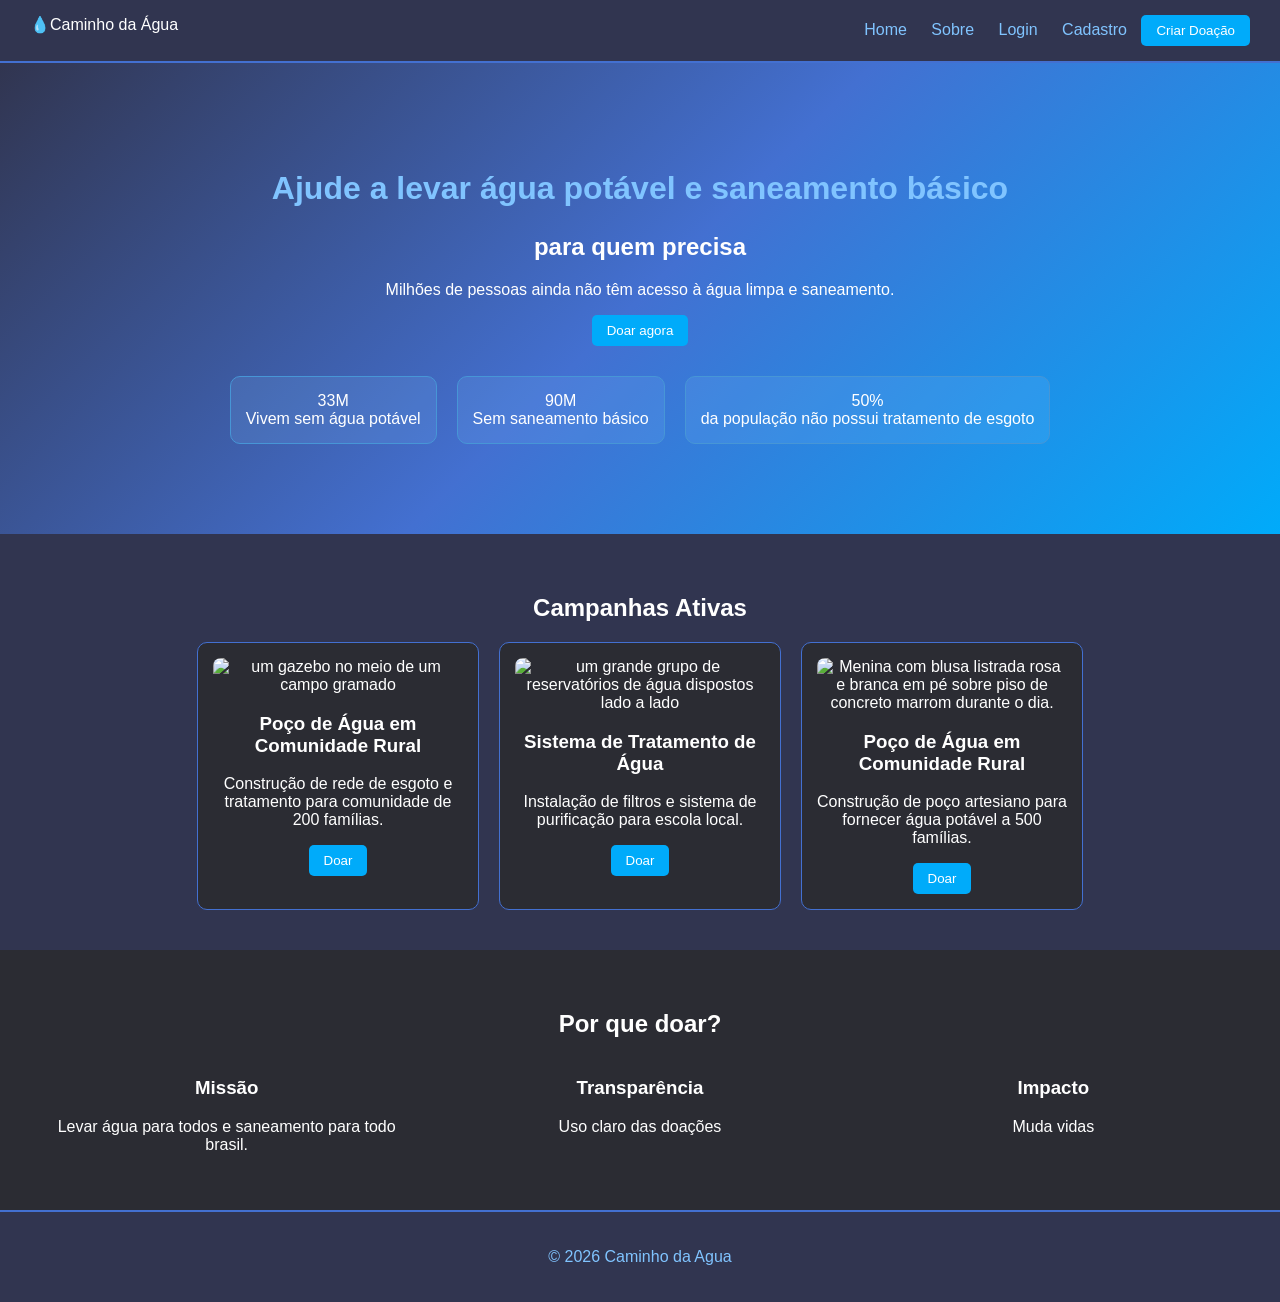
==== index.html @ 9854d4f6 "first commit" ====
<!DOCTYPE html>
<html lang="pt-br">
<head>
    <meta charset="UTF-8">
    <title>💧 Caminho da Água</title>
    <link rel="stylesheet" href="assets/style.css">
</head>
<body>

<!-- MENU -->
<header>
    <div class="logo">💧Caminho da Água</div>
    <nav>
        <a href="#">Home</a>
        <a href="#">Sobre</a>
        <a href="login.html">Login</a>
        <a href="#">Cadastro</a>
        <button class="btn">Criar Doação</button>
    </nav>
</header>

<!-- MAIN -->
<section class="main">
    <h1>Ajude a levar água potável e saneamento básico</h1>
    <h2>para quem precisa</h2>
    <p>Milhões de pessoas ainda não têm acesso à água limpa e saneamento.</p>
    <button class="btn">Doar agora</button>

    <div class="stats">
        <div>33M<br><span>Vivem sem água potável</span></div>
        <div>90M<br><span>Sem saneamento básico</span></div>
        <div>50%<br><span>da população não possui tratamento de esgoto</span></div>
    </div>
</section>

<!-- CAMPANHAS -->
<section class="campanhas">
    <h2>Campanhas Ativas</h2>

    <div class="cards">
        <div class="card">
            <img src="https://images.unsplash.com/photo-1684184478156-d3f55c53cc52?q=80&w=870&auto=format&fit=crop&ixlib=rb-4.1.0&ixid=M3wxMjA3fDB8MHxwaG90by1wYWdlfHx8fGVufDB8fHx8fA%3D%3D"
             alt="um gazebo no meio de um campo gramado">
            <h3>Poço de Água em Comunidade Rural</h3>
            <p>Construção de rede de esgoto e tratamento para comunidade de 200 famílias.</p>
            <button class="btn">Doar</button>
        </div>

        <div class="card">
            <img src="https://images.unsplash.com/photo-1674578745937-c73f81bdda07?q=80&w=965&auto=format&fit=crop&ixlib=rb-4.1.0&ixid=M3wxMjA3fDB8MHxwaG90by1wYWdlfHx8fGVufDB8fHx8fA%3D%3D" 
            alt="um grande grupo de reservatórios de água dispostos lado a lado">
            <h3>Sistema de Tratamento de Água</h3>
            <p>Instalação de filtros e sistema de purificação para escola local.</p>
            <button class="btn">Doar</button>
        </div>

        <div class="card">
            <img src="https://images.unsplash.com/photo-1607113208903-6855b60ad046?q=80&w=891&auto=format&fit=crop&ixlib=rb-4.1.0&ixid=M3wxMjA3fDB8MHxwaG90by1wYWdlfHx8fGVufDB8fHx8fA%3D%3D" 
            alt="Menina com blusa listrada rosa e branca em pé sobre piso de concreto marrom durante o dia.">
            <h3>Poço de Água em Comunidade Rural</h3>
            <p>Construção de poço artesiano para fornecer água potável a 500 famílias.</p>
            <button class="btn">Doar</button>
        </div>
    </div>
</section>

<!-- IMPORTÂNCIA -->
<section class="info">
    <h2>Por que doar?</h2>

    <div class="info-box">
        <div>
            <h3>Missão</h3>
            <p>Levar água para todos e saneamento para todo brasil.</p>
        </div>

        <div>
            <h3>Transparência</h3>
            <p>Uso claro das doações</p>
        </div>

        <div>
            <h3>Impacto</h3>
            <p>Muda vidas</p>
        </div>
    </div>
</section>

<!-- FOOTER -->
<footer>
    <p>© 2026 Caminho da Agua</p>
</footer>

</body>
</html>
---- assets/style.css ----
body {
    margin: 0;
    font-family: Arial, sans-serif;
    background: #2b2C33;
    color: #ffffff;
}

/* HEADER */
header {
    display: flex;
    justify-content: space-between;
    padding: 15px 30px;
    background: #313550;
    color: white;
    border-bottom: 2px solid #4370D1;
}

nav a {
    margin: 0 10px;
    color: #80C4FF;
    text-decoration: none;
    transition: 0.3s;
}

nav a:hover {
    color: #00ABFA;
}

/* BOTÕES */
.btn {
    background: #00ABFA;
    color: white;
    border: none;
    padding: 8px 15px;
    cursor: pointer;
    border-radius: 5px;
    transition: 0.3s;
}

.btn:hover {
    background: #4796D6;
}

/* MAIN */
.main {
    text-align: center;
    padding: 80px 20px;
    background: linear-gradient(135deg, #313550, #4370D1, #00ABFA);
    color: white;
}

.main h1 {
    font-size: 32px;
    color: #80C4FF;
}

.stats {
    display: flex;
    justify-content: center;
    margin-top: 20px;
    flex-wrap: wrap;
}

.stats div {
    margin: 10px;
    background: rgba(128, 196, 255, 0.15);
    border: 1px solid #4796D6;
    padding: 15px;
    border-radius: 10px;
    color: white;
}

/* CAMPANHAS */
.campanhas {
    padding: 40px;
    text-align: center;
    background: #313550;
    color: white;
}

.cards {
    display: flex;
    justify-content: center;
    gap: 20px;
    flex-wrap: wrap;
}

.card {
    width: 250px;
    background: #2b2C33;
    border: 1px solid #4370D1;
    padding: 15px;
    border-radius: 10px;
    color: white;
    transition: 0.3s;
}

.card:hover {
    transform: translateY(-5px);
    border-color: #00ABFA;
    box-shadow: 0 4px 15px rgba(0, 171, 250, 0.3);
}

.card img {
    width: 100%;
    border-radius: 8px;
}

/* INFO */
.info {
    padding: 40px;
    text-align: center;
    background: #2b2C33;
    color: white;
}

.info-box {
    display: grid;
    grid-template-columns: repeat(3, 1fr);
    gap: 40px;
    text-align: center;
}

/* FOOTER */
footer {
    background: #313550;
    color: #80C4FF;
    text-align: center;
    padding: 20px;
    border-top: 2px solid #4370D1;
}

/* Área do login */
.login-container {
    height: 90vh;
    display: flex;
    justify-content: center;
    align-items: center;
    background: #d9d9d9;
}

.login-box {
    text-align: center;
}

.login-box img {
    width: 170px;
    margin-bottom: 20px;
}

.login-box input {
    width: 250px;
    padding: 10px;
    margin: 8px 0;
    border: none;
    border-radius: 8px;
    background: #f0f0f0;
    font-size: 14px;
}

.login-btn {
    width: 270px;
    margin-top: 10px;
    font-size: 16px;
}

.linha {
    margin: 20px 0;
    color: gray;
}

.social {
    display: flex;
    justify-content: center;
    gap: 20px;
}

.social button {
    border: none;
    background: white;
    padding: 10px;
    border-radius: 10px;
    cursor: pointer;
    width: 80px;
    transition: 0.3s;
}

.social button:hover {
    background: #80C4FF;
    transform: scale(1.05);
}

.social img {
    width: 30px;
    height: 30px;
    margin-bottom: 5px;
}
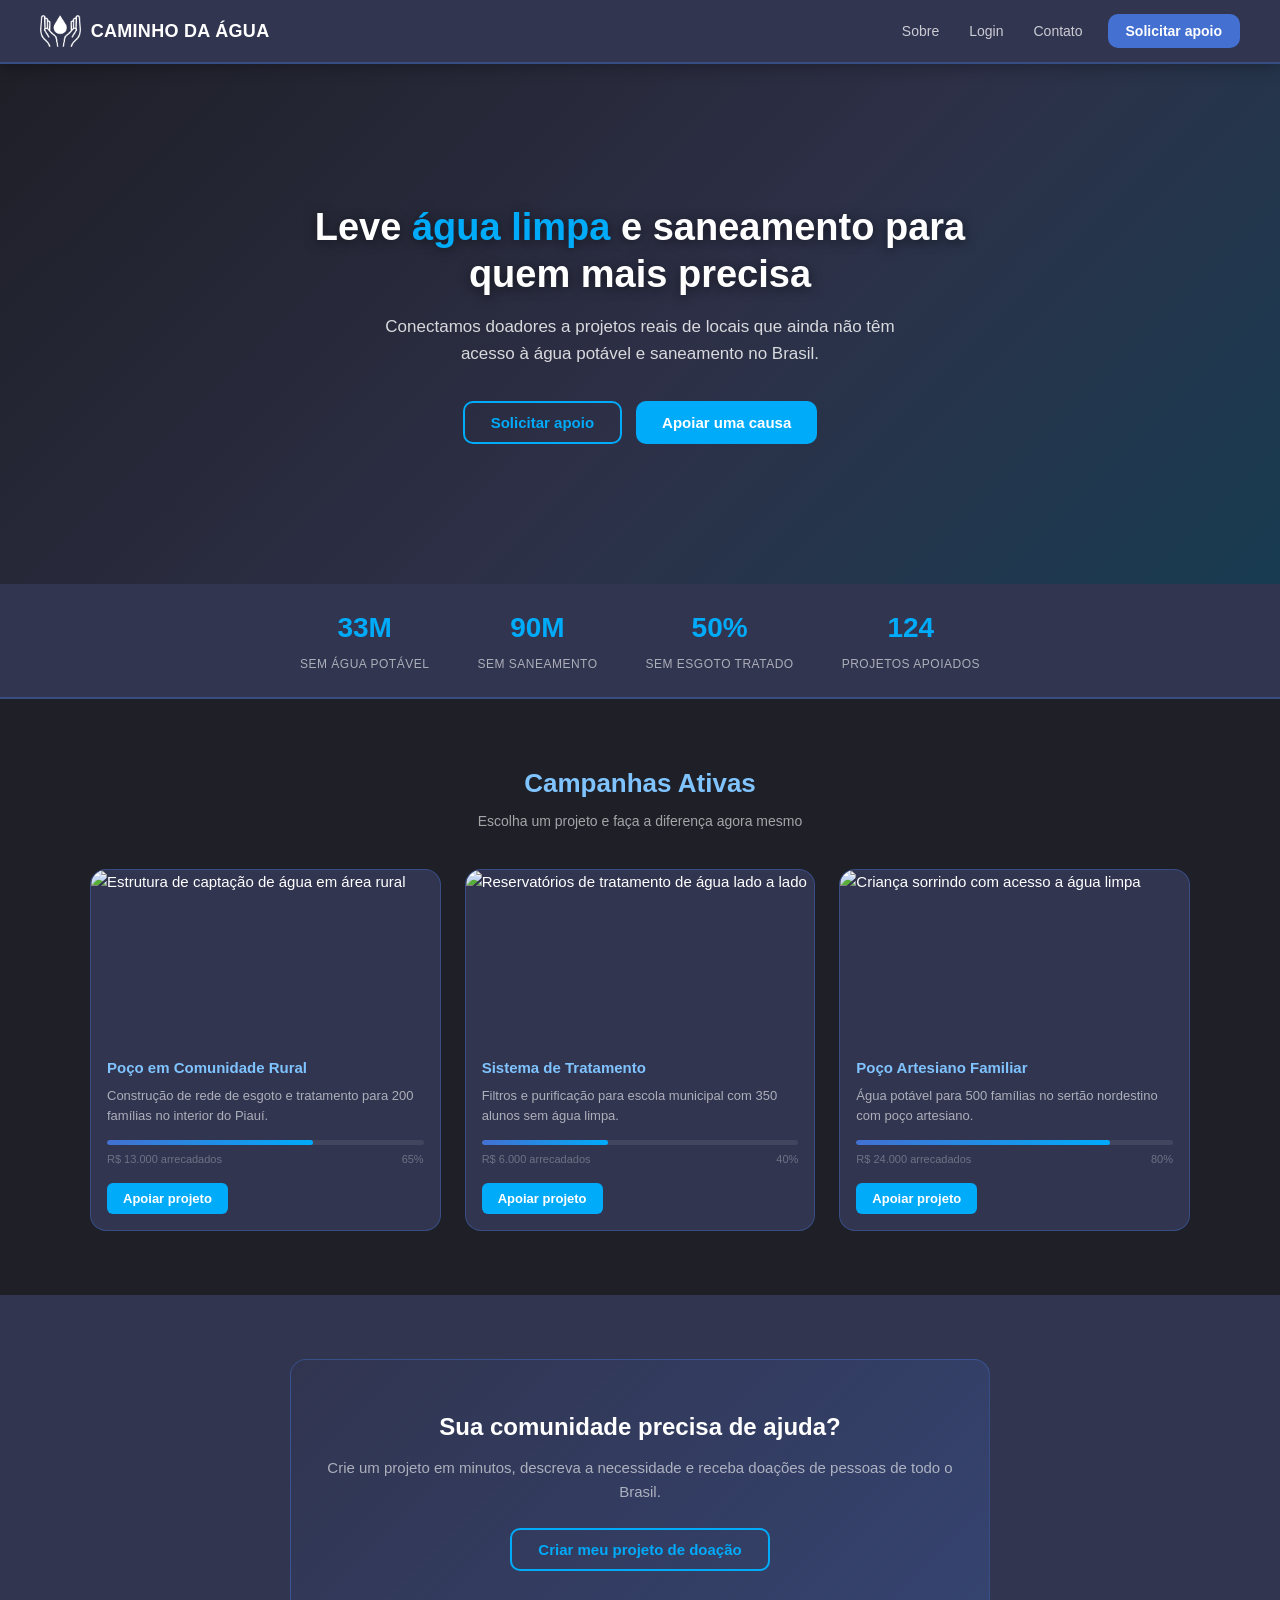
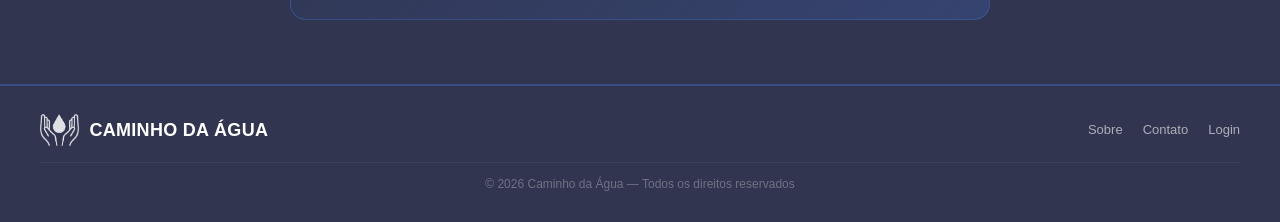
==== commit 1fcae4eb: "Inclusao de novas paginas desenvolvidas" ====
--- a/index.html
+++ b/index.html
@@ -1,95 +1,192 @@
 <!DOCTYPE html>
-<html lang="pt-br">
+<html lang="pt-BR">
 <head>
     <meta charset="UTF-8">
-    <title>💧 Caminho da Água</title>
-    <link rel="stylesheet" href="assets/style.css">
+    <meta name="viewport" content="width=device-width, initial-scale=1.0">
+    <title>Caminho da Água</title>
+
+    <link rel="stylesheet" href="css/base.css">
+    <link rel="stylesheet" href="css/layout.css">
+    <link rel="stylesheet" href="css/pages.css">
 </head>
 <body>
 
-<!-- MENU -->
+<!-- menu de navegação global -->
 <header>
-    <div class="logo">💧Caminho da Água</div>
+    <a class="logo" href="index.html">
+        <img class="logo-img" src="img/noNameLogo.png" alt="Logo Caminho da Água">
+        <span class="logo-texto">CAMINHO DA ÁGUA</span>
+    </a>
+
+    <!-- Botão hambúrguer (só aparece em mobile via CSS) -->
+    <button class="menu-toggle" onclick="toggleMenu()" aria-label="Abrir menu">
+        <span></span><span></span><span></span>
+    </button>
+
     <nav>
-        <a href="#">Home</a>
-        <a href="#">Sobre</a>
-        <a href="login.html">Login</a>
-        <a href="#">Cadastro</a>
-        <button class="btn">Criar Doação</button>
+
+        <a href="pages/sobre.html">Sobre</a>
+        <a href="pages/login.html">Login</a>
+        <a href="pages/contato.html">Contato</a>
+
+
+        <button class="btn-nav"
+                onclick="window.location.href='pages/criar-projeto.html'">
+             Solicitar apoio
+        </button>
     </nav>
 </header>
 
-<!-- MAIN -->
-<section class="main">
-    <h1>Ajude a levar água potável e saneamento básico</h1>
-    <h2>para quem precisa</h2>
-    <p>Milhões de pessoas ainda não têm acesso à água limpa e saneamento.</p>
-    <button class="btn">Doar agora</button>
 
-    <div class="stats">
-        <div>33M<br><span>Vivem sem água potável</span></div>
-        <div>90M<br><span>Sem saneamento básico</span></div>
-        <div>50%<br><span>da população não possui tratamento de esgoto</span></div>
-    </div>
-</section>
+<section class="hero">
+    <div class="hero-conteudo">
+        <h1>
+            Leve <span>água limpa</span> e saneamento
+            para quem mais precisa
+        </h1>
+        <p>
+            Conectamos doadores a projetos reais de locais que
+            ainda não têm acesso à água potável e saneamento no Brasil.
+        </p>
 
-<!-- CAMPANHAS -->
-<section class="campanhas">
-    <h2>Campanhas Ativas</h2>
 
-    <div class="cards">
-        <div class="card">
-            <img src="https://images.unsplash.com/photo-1684184478156-d3f55c53cc52?q=80&w=870&auto=format&fit=crop&ixlib=rb-4.1.0&ixid=M3wxMjA3fDB8MHxwaG90by1wYWdlfHx8fGVufDB8fHx8fA%3D%3D"
-             alt="um gazebo no meio de um campo gramado">
-            <h3>Poço de Água em Comunidade Rural</h3>
-            <p>Construção de rede de esgoto e tratamento para comunidade de 200 famílias.</p>
-            <button class="btn">Doar</button>
-        </div>
+        <div class="hero-botoes">
+            <button class="btn-secundario"
+                    onclick="window.location.href='pages/criar-projeto.html'">
+                Solicitar apoio
+            </button>
+            <button class="btn-primario"
+                    onclick="window.location.href='pages/doacao.html'">
+                Apoiar uma causa
+            </button>
 
-        <div class="card">
-            <img src="https://images.unsplash.com/photo-1674578745937-c73f81bdda07?q=80&w=965&auto=format&fit=crop&ixlib=rb-4.1.0&ixid=M3wxMjA3fDB8MHxwaG90by1wYWdlfHx8fGVufDB8fHx8fA%3D%3D" 
-            alt="um grande grupo de reservatórios de água dispostos lado a lado">
-            <h3>Sistema de Tratamento de Água</h3>
-            <p>Instalação de filtros e sistema de purificação para escola local.</p>
-            <button class="btn">Doar</button>
-        </div>
-
-        <div class="card">
-            <img src="https://images.unsplash.com/photo-1607113208903-6855b60ad046?q=80&w=891&auto=format&fit=crop&ixlib=rb-4.1.0&ixid=M3wxMjA3fDB8MHxwaG90by1wYWdlfHx8fGVufDB8fHx8fA%3D%3D" 
-            alt="Menina com blusa listrada rosa e branca em pé sobre piso de concreto marrom durante o dia.">
-            <h3>Poço de Água em Comunidade Rural</h3>
-            <p>Construção de poço artesiano para fornecer água potável a 500 famílias.</p>
-            <button class="btn">Doar</button>
         </div>
     </div>
 </section>
 
-<!-- IMPORTÂNCIA -->
-<section class="info">
-    <h2>Por que doar?</h2>
+<!--BARRA DE ESTATÍSTICAS-->
+<div class="stats-bar">
+    <div class="stat-item">
+        <strong>33M</strong>
+        <span>Sem água potável</span>
+    </div>
+    <div class="stat-item">
+        <strong>90M</strong>
+        <span>Sem saneamento</span>
+    </div>
+    <div class="stat-item">
+        <strong>50%</strong>
+        <span>Sem esgoto tratado</span>
+    </div>
+    <div class="stat-item">
+        <strong>124</strong>
+        <span>Projetos apoiados</span>
+    </div>
+</div>
 
-    <div class="info-box">
-        <div>
-            <h3>Missão</h3>
-            <p>Levar água para todos e saneamento para todo brasil.</p>
+<!--CAMPANHAS ATIVAS-->
+<section class="secao secao-escura">
+    <div class="text-center">
+        <h2 class="secao-titulo">Campanhas Ativas</h2>
+        <p class="secao-subtitulo">Escolha um projeto e faça a diferença agora mesmo</p>
+    </div>
+
+    <div class="grade-cards">
+
+        <div class="card-campanha">
+            <img src="https://images.unsplash.com/photo-1684184478156-d3f55c53cc52?q=80&w=870&auto=format&fit=crop"
+                 alt="Estrutura de captação de água em área rural">
+            <div class="card-corpo">
+                <h3>Poço em Comunidade Rural</h3>
+                <p>Construção de rede de esgoto e tratamento para 200 famílias no interior do Piauí.</p>
+                <div class="progresso">
+                    <div class="progresso-barra" style="width: 65%"></div>
+                </div>
+                <div class="progresso-meta">
+                    <span>R$ 13.000 arrecadados</span>
+                    <span>65%</span>
+                </div>
+                <button class="btn-primario btn-sm"
+                        onclick="window.location.href='pages/doacao.html'">
+                    Apoiar projeto
+                </button>
+            </div>
         </div>
 
-        <div>
-            <h3>Transparência</h3>
-            <p>Uso claro das doações</p>
+        <div class="card-campanha">
+            <img src="https://images.unsplash.com/photo-1674578745937-c73f81bdda07?q=80&w=965&auto=format&fit=crop"
+                 alt="Reservatórios de tratamento de água lado a lado">
+            <div class="card-corpo">
+                <h3>Sistema de Tratamento</h3>
+                <p>Filtros e purificação para escola municipal com 350 alunos sem água limpa.</p>
+                <div class="progresso">
+                    <div class="progresso-barra" style="width: 40%"></div>
+                </div>
+                <div class="progresso-meta">
+                    <span>R$ 6.000 arrecadados</span>
+                    <span>40%</span>
+                </div>
+                <button class="btn-primario btn-sm"
+                        onclick="window.location.href='pages/doacao.html'">
+                    Apoiar projeto
+                </button>
+            </div>
         </div>
 
-        <div>
-            <h3>Impacto</h3>
-            <p>Muda vidas</p>
+        <div class="card-campanha">
+            <img src="https://images.unsplash.com/photo-1607113208903-6855b60ad046?q=80&w=891&auto=format&fit=crop"
+                 alt="Criança sorrindo com acesso a água limpa">
+            <div class="card-corpo">
+                <h3>Poço Artesiano Familiar</h3>
+                <p>Água potável para 500 famílias no sertão nordestino com poço artesiano.</p>
+                <div class="progresso">
+                    <div class="progresso-barra" style="width: 80%"></div>
+                </div>
+                <div class="progresso-meta">
+                    <span>R$ 24.000 arrecadados</span>
+                    <span>80%</span>
+                </div>
+                <button class="btn-primario btn-sm"
+                        onclick="window.location.href='pages/doacao.html'">
+                    Apoiar projeto
+                </button>
+            </div>
         </div>
+
     </div>
 </section>
 
-<!-- FOOTER -->
+
+<section class="secao secao-clara text-center">
+    <div class="banner-cta">
+        <h2>Sua comunidade precisa de ajuda? </h2>
+        <p>
+            Crie um projeto em minutos, descreva a necessidade
+            e receba doações de pessoas de todo o Brasil.
+        </p>
+        <button class="btn-secundario"
+                onclick="window.location.href='pages/criar-projeto.html'">
+            Criar meu projeto de doação
+        </button>
+    </div>
+</section>
+
+<!--FOOTER -->
 <footer>
-    <p>© 2026 Caminho da Agua</p>
+    <div class="footer-logo">
+        <img class="footer-logo-img" src="img/noNameLogo.png" alt="Logo Caminho da Água">
+        <span class="logo-texto">CAMINHO DA ÁGUA</span>
+    </div>
+    <div class="footer-links">
+        <a href="pages/sobre.html">Sobre</a>
+        <a href="pages/contato.html">Contato</a>
+        <a href="pages/login.html">Login</a>
+    </div>
+    <p class="footer-copy">© 2026 Caminho da Água — Todos os direitos reservados</p>
 </footer>
 
+<!-- CONTROLLER: funções compartilhadas (menu mobile, toast) -->
+<script src="js/main.js"></script>
+
 </body>
-</html>+</html>
--- a/css/base.css
+++ b/css/base.css
@@ -0,0 +1,117 @@
+/* ================================================
+   BASE.CSS
+   Variáveis de cor, reset geral e botões globais.
+   Importado por TODOS os outros arquivos CSS.
+   ================================================ */
+
+/* --- Paleta de cores do projeto --- */
+:root {
+    --azul-escuro:  #4370D1;
+    --azul-medio:   #4796D6;
+    --azul-claro:   #00ABFA;
+    --azul-suave:   #80C4FF;
+
+    --fundo-page:   #1e1f27;   /* fundo geral (mais escuro que o card) */
+    --fundo-card:   #313550;   /* cards, header, footer */
+    --fundo-input:  #252636;   /* campos de formulário */
+
+    --texto:        #ffffff;
+    --texto-muted:  rgba(255,255,255,0.60);
+    --texto-fraco:  rgba(255,255,255,0.30);
+
+    --borda:        rgba(67, 112, 209, 0.40);
+    --borda-hover:  var(--azul-claro);
+
+    --raio-sm: 6px;
+    --raio-md: 10px;
+    --raio-lg: 16px;
+
+    --sombra:       0 4px 24px rgba(0,0,0,0.35);
+    --sombra-hover: 0 8px 28px rgba(0,171,250,0.22);
+
+    --cor-erro:    #ff6b6b;
+    --cor-sucesso: #2ecc71;
+}
+
+/* --- Reset --- */
+*, *::before, *::after {
+    margin: 0;
+    padding: 0;
+    box-sizing: border-box;
+}
+
+html { scroll-behavior: smooth; }
+
+body {
+    font-family: 'Segoe UI', Arial, sans-serif;
+    background: var(--fundo-page);
+    color: var(--texto);
+    font-size: 15px;
+    line-height: 1.6;
+}
+
+a {
+    color: var(--azul-suave);
+    text-decoration: none;
+    transition: color 0.2s;
+}
+a:hover { color: var(--azul-claro); }
+
+img { display: block; max-width: 100%; }
+
+/* ------------------------------------------------
+   BOTÕES GLOBAIS
+   .btn-primario  → ação principal  (Doar, Entrar)
+   .btn-secundario → ação alternativa (Pedir Doação)
+   .btn-sm        → versão menor (dentro de cards)
+   ------------------------------------------------ */
+
+.btn-primario {
+    display: inline-flex;
+    align-items: center;
+    gap: 8px;
+    background: var(--azul-claro);
+    color: #fff;
+    border: none;
+    padding: 12px 26px;
+    border-radius: var(--raio-md);
+    font-size: 15px;
+    font-weight: 600;
+    cursor: pointer;
+    transition: background 0.25s, transform 0.2s, box-shadow 0.25s;
+}
+.btn-primario:hover {
+    background: var(--azul-medio);
+    transform: translateY(-2px);
+    box-shadow: var(--sombra-hover);
+}
+
+.btn-secundario {
+    display: inline-flex;
+    align-items: center;
+    gap: 8px;
+    background: transparent;
+    color: var(--azul-claro);
+    border: 2px solid var(--azul-claro);
+    padding: 11px 26px;
+    border-radius: var(--raio-md);
+    font-size: 15px;
+    font-weight: 600;
+    cursor: pointer;
+    transition: background 0.25s, transform 0.2s;
+}
+.btn-secundario:hover {
+    background: rgba(0,171,250,0.10);
+    transform: translateY(-2px);
+}
+
+.btn-sm {
+    padding: 8px 16px;
+    font-size: 13px;
+    border-radius: var(--raio-sm);
+}
+
+/* Utilitários simples */
+.text-center { text-align: center; }
+.text-right { text-align: right; }
+.text-left { text-align: left; }
--- a/css/layout.css
+++ b/css/layout.css
@@ -0,0 +1,196 @@
+/* ================================================
+   LAYOUT.CSS
+   Header fixo, footer e menu mobile (hambúrguer).
+   Usado por todas as páginas do projeto.
+   ================================================ */
+
+/* --- Header --- */
+header {
+    position: sticky;        /* Fica fixo ao rolar a página */
+    top: 0;
+    z-index: 100;
+    display: flex;
+    justify-content: space-between;
+    align-items: center;
+    padding: 0 40px;
+    height: 64px;
+    background: var(--fundo-card);
+    border-bottom: 2px solid var(--borda);
+    box-shadow: 0 2px 16px rgba(0,0,0,0.30);
+}
+
+/* Logo — container com imagem + texto */
+.logo {
+    display: flex;
+    align-items: center;
+    gap: 10px;
+    text-decoration: none;
+    white-space: nowrap;
+}
+
+/* Imagem da logo no header */
+.logo-img {
+    height: 33px;          /* Altura fixa para caber no header de 64px */
+    width: auto;           /* Largura proporcional */
+    object-fit: contain;
+    /* Fundo branco da PNG fica invisível com mix-blend-mode */
+    mix-blend-mode: lighten;
+    filter: brightness(1.05);
+    transition: opacity 0.2s;
+}
+.logo:hover .logo-img { opacity: 0.85; }
+
+/* Texto ao lado da logo */
+.logo-texto {
+    font-size: 18px;
+    font-weight: 700;
+    color: var(--texto);
+    letter-spacing: 0.3px;
+}
+
+/* --- Logo no footer --- */
+.footer-logo {
+    display: flex;
+    align-items: center;
+    gap: 10px;
+    font-size: 16px;
+    font-weight: 700;
+    color: var(--azul-suave);
+}
+
+/* Imagem menor no footer */
+.footer-logo-img {
+    height: 32px;
+    width: auto;
+    object-fit: contain;
+    mix-blend-mode: lighten;
+    opacity: 0.85;
+}
+
+/* Links do nav */
+nav {
+    display: flex;
+    align-items: center;
+    gap: 4px;
+}
+
+nav a {
+    padding: 7px 13px;
+    color: rgba(255,255,255,0.75);
+    font-size: 14px;
+    border-radius: var(--raio-sm);
+    transition: color 0.2s, background 0.2s;
+}
+nav a:hover,
+nav a.ativo {
+    color: var(--azul-claro);
+    background: rgba(0,171,250,0.08);
+}
+
+/* Botão "Iniciar Projeto" no nav */
+.btn-nav {
+    margin-left: 8px;
+    background: var(--azul-escuro);
+    color: #fff;
+    border: none;
+    padding: 9px 18px;
+    border-radius: var(--raio-md);
+    font-size: 14px;
+    font-weight: 600;
+    cursor: pointer;
+    white-space: nowrap;
+    transition: background 0.25s, transform 0.2s;
+}
+.btn-nav:hover {
+    background: var(--azul-claro);
+    transform: translateY(-1px);
+}
+
+/* --- Footer --- */
+footer {
+    background: var(--fundo-card);
+    border-top: 2px solid var(--borda);
+    padding: 28px 40px;
+    display: flex;
+    justify-content: space-between;
+    align-items: center;
+    flex-wrap: wrap;
+    gap: 12px;
+}
+
+.footer-logo {
+    font-size: 17px;
+    font-weight: 700;
+    color: var(--azul-suave);
+}
+
+.footer-links {
+    display: flex;
+    gap: 20px;
+}
+.footer-links a {
+    color: var(--texto-muted);
+    font-size: 13px;
+}
+.footer-links a:hover { color: var(--azul-claro); }
+
+.footer-copy {
+    width: 100%;
+    text-align: center;
+    font-size: 12px;
+    color: var(--texto-fraco);
+    border-top: 1px solid rgba(255,255,255,0.06);
+    padding-top: 12px;
+    margin-top: 4px;
+}
+
+/* --- Hambúrguer (mobile) --- */
+.menu-toggle {
+    display: none;               /* Escondido em desktop */
+    flex-direction: column;
+    gap: 5px;
+    background: none;
+    border: none;
+    cursor: pointer;
+    padding: 4px;
+}
+.menu-toggle span {
+    display: block;
+    width: 22px;
+    height: 2px;
+    background: var(--azul-suave);
+    border-radius: 2px;
+    transition: all 0.3s;
+}
+
+/* --- Responsivo --- */
+@media (max-width: 768px) {
+    header { padding: 0 20px; }
+
+    .menu-toggle { display: flex; }   /* Aparece em mobile */
+
+    /* Nav vira dropdown ao clicar no hambúrguer */
+    nav {
+        display: none;
+        position: absolute;
+        top: 64px;
+        left: 0;
+        width: 100%;
+        background: var(--fundo-card);
+        flex-direction: column;
+        align-items: flex-start;
+        padding: 12px 20px 20px;
+        border-bottom: 2px solid var(--borda);
+        gap: 2px;
+    }
+    nav.aberto { display: flex; }
+
+    nav a     { width: 100%; padding: 10px 12px; }
+    .btn-nav  { width: 100%; text-align: center; margin: 6px 0 0; }
+
+    footer {
+        flex-direction: column;
+        text-align: center;
+        padding: 24px 20px;
+    }
+}
--- a/css/pages.css
+++ b/css/pages.css
@@ -0,0 +1,468 @@
+/* ================================================
+   PAGES.CSS
+   Estilos específicos das páginas de conteúdo:
+   index (home), sobre e contato.
+   ================================================ */
+
+/* ────────────────────────────────────────
+   INDEX — Hero (banner principal)
+   ──────────────────────────────────────── */
+
+.hero {
+    position: relative;
+    min-height: 520px;
+    display: flex;
+    align-items: center;
+    justify-content: center;
+    text-align: center;
+    padding: 80px 24px;
+    overflow: hidden;
+    /* Foto de fundo + overlay escuro (feito no ::before) */
+    background-image: url('https://images.unsplash.com/photo-1659440107309-1e55389e0ba6?q=80&w=1170&auto=format&fit=crop&ixlib=rb-4.1.0&ixid=M3wxMjA3fDB8MHxwaG90by1wYWdlfHx8fGVufDB8fHx8fA%3D%3D');
+    background-size: cover;
+    background-position: center;
+}
+
+/* Camada escura sobre a foto */
+.hero::before {
+    content: '';
+    position: absolute;
+    inset: 0;
+    background: linear-gradient(
+        135deg,
+        rgba(30,31,39, 0.88) 0%,
+        rgba(49,53,80,  0.78) 55%,
+        rgba(0,171,250, 0.20) 100%
+    );
+}
+
+/* Texto e botões ficam acima da camada escura */
+.hero-conteudo {
+    position: relative;
+    z-index: 1;
+    max-width: 680px;
+}
+
+.hero-conteudo h1 {
+    font-size: 38px;
+    font-weight: 700;
+    color: #fff;
+    line-height: 1.25;
+    margin-bottom: 14px;
+    text-shadow: 0 2px 12px rgba(0,0,0,0.50);
+}
+
+/* Palavra de destaque no título */
+.hero-conteudo h1 span { color: var(--azul-claro); }
+
+.hero-conteudo p {
+    font-size: 17px;
+    color: rgba(255,255,255,0.82);
+    margin-bottom: 34px;
+    max-width: 520px;
+    margin-inline: auto;
+}
+
+/* Par de botões do hero */
+.hero-botoes {
+    display: flex;
+    gap: 14px;
+    justify-content: center;
+    flex-wrap: wrap;
+}
+
+
+/*   INDEX — Barra de estatísticas */
+.stats-bar {
+    background: var(--fundo-card);
+    border-bottom: 2px solid var(--borda);
+    padding: 22px 40px;
+    display: flex;
+    justify-content: center;
+    gap: 48px;
+    flex-wrap: wrap;
+}
+
+.stat-item { text-align: center; }
+
+.stat-item strong {
+    display: block;
+    font-size: 28px;
+    font-weight: 700;
+    color: var(--azul-claro);
+}
+
+.stat-item span {
+    font-size: 12px;
+    color: var(--texto-muted);
+    text-transform: uppercase;
+    letter-spacing: 0.5px;
+}
+
+/*  SEÇÕES GENÉRICAS*/
+.secao {
+    padding: 64px 40px;
+}
+.secao-escura { background: var(--fundo-page); }
+.secao-clara  { background: var(--fundo-card); }
+
+.secao-titulo {
+    font-size: 26px;
+    font-weight: 600;
+    color: var(--azul-suave);
+    margin-bottom: 6px;
+}
+.secao-subtitulo {
+    font-size: 14px;
+    color: var(--texto-muted);
+    margin-bottom: 36px;
+}
+
+/*   INDEX — Cards de campanha */
+.grade-cards {
+    display: grid;
+    grid-template-columns: repeat(auto-fill, minmax(260px, 1fr));
+    gap: 24px;
+    max-width: 1100px;
+    margin: 0 auto;
+}
+
+.card-campanha {
+    background: var(--fundo-card);
+    border: 1px solid var(--borda);
+    border-radius: var(--raio-lg);
+    overflow: hidden;
+    transition: transform 0.3s, box-shadow 0.3s, border-color 0.3s;
+}
+.card-campanha:hover {
+    transform: translateY(-6px);
+    box-shadow: var(--sombra-hover);
+    border-color: var(--azul-claro);
+}
+.card-campanha img {
+    width: 100%;
+    height: 170px;
+    object-fit: cover;
+}
+.card-corpo { padding: 16px; }
+
+.card-corpo h3 {
+    font-size: 15px;
+    font-weight: 600;
+    color: var(--azul-suave);
+    margin-bottom: 6px;
+}
+.card-corpo p {
+    font-size: 13px;
+    color: var(--texto-muted);
+    margin-bottom: 14px;
+    line-height: 1.55;
+}
+
+/* Barra de progresso */
+.progresso {
+    background: rgba(255,255,255,0.08);
+    border-radius: 99px;
+    height: 5px;
+    overflow: hidden;
+    margin-bottom: 6px;
+}
+.progresso-barra {
+    height: 100%;
+    background: linear-gradient(90deg, var(--azul-escuro), var(--azul-claro));
+    border-radius: 99px;
+}
+.progresso-meta {
+    display: flex;
+    justify-content: space-between;
+    font-size: 11px;
+    color: var(--texto-fraco);
+    margin-bottom: 14px;
+}
+
+/* INDEX — Banner CTA (Criar projeto) */
+.banner-cta {
+    background: linear-gradient(135deg, var(--fundo-card), rgba(67,112,209,0.25));
+    border: 1px solid var(--borda);
+    border-radius: var(--raio-lg);
+    padding: 48px 32px;
+    text-align: center;
+    max-width: 700px;
+    margin: 0 auto;
+}
+.banner-cta h2 {
+    font-size: 24px;
+    color: var(--texto);
+    margin-bottom: 10px;
+}
+.banner-cta p {
+    color: var(--texto-muted);
+    font-size: 15px;
+    margin-bottom: 24px;
+}
+
+
+
+/* SOBRE */
+.sobre-hero {
+    position: relative;
+    padding: 90px 64px 70px;
+    text-align: left;
+    background: linear-gradient(135deg, var(--fundo-card) 0%, rgba(67,112,209,0.45) 100%);
+    overflow: hidden;
+
+    background-image: url('https://images.unsplash.com/photo-1484387436194-cf7cb70800ce?q=80&w=1170&auto=format&fit=crop&ixlib=rb-4.1.0&ixid=M3wxMjA3fDB8MHxwaG90by1wYWdlfHx8fGVufDB8fHx8fA%3D%3D');
+    background-size: cover;
+    background-position: right;
+    background-repeat: no-repeat;
+}
+.sobre-hero::before{
+    content: '';
+    position: absolute;
+    inset: 0;
+    background: linear-gradient(
+        135deg,
+        rgba(30,31,39, 0.88) 0%,
+        rgba(49,53,80,  0.78) 55%,
+        rgba(0,171,250, 0.20) 100%
+    );
+}
+.sobre-hero::after {
+    content: '';
+    position: absolute;
+    width: 500px; height: 500px;
+    border-radius: 50%;
+    background: rgba(0,171,250,0.06);
+    bottom: -200px; right: -100px;
+    filter: blur(60px);
+}
+.sobre-hero h1 {
+    font-size: 40px;
+    font-weight: 700;
+    color: #fff;
+    position: relative;
+    z-index: 1;
+}
+.sobre-hero p {
+    margin-top: 12px;
+    color: rgba(255,255,255,0.70);
+    font-size: 16px;
+    position: relative;
+    z-index: 1;
+}
+
+.sobre-grid {
+    display: grid;
+    grid-template-columns: repeat(2, 1fr);
+    gap: 24px;
+    max-width: 900px;
+    margin: 0 auto;
+}
+.sobre-item {
+    background: var(--fundo-card);
+    border: 1px solid var(--borda);
+    border-left: 4px solid var(--azul-claro);
+    border-radius: var(--raio-lg);
+    padding: 26px;
+}
+.sobre-item h3 {
+    font-size: 17px;
+    color: var(--azul-claro);
+    margin-bottom: 10px;
+}
+.sobre-item p {
+    font-size: 14px;
+    color: var(--texto-muted);
+    line-height: 1.7;
+}
+
+/* CONTATO */
+.contato-wrapper {
+    max-width: 860px;
+    margin: 0 auto;
+    background: var(--fundo-card);
+    border: 1px solid var(--borda);
+    border-radius: var(--raio-lg);
+    padding: 52px 44px;
+    display: flex;
+    align-items: center;
+    gap: 52px;
+    flex-wrap: wrap;
+}
+.contato-info { flex: 1; min-width: 240px; }
+.contato-linha {
+    display: flex;
+    align-items: center;
+    gap: 16px;
+    margin-bottom: 28px;
+}
+.contato-icon { font-size: 28px; flex-shrink: 0; }
+.contato-linha p { font-size: 16px; }
+.contato-img {
+    width: 300px; ;
+
+
+
+}
+
+/*   SOBRE — Z-Pattern (Quem Somos) */
+.z-secao {
+    display: flex;
+    flex-direction: column;
+    gap: 80px;
+    max-width: 960px;
+    margin: 0 auto;
+}
+
+.z-bloco {
+    display: flex;
+    align-items: center;
+    gap: 48px;
+}
+
+/* Inverte a ordem para imagem na direita e texto na esquerda */
+.z-bloco.invertido {
+    flex-direction: row-reverse;
+}
+
+.z-imagem {
+    flex: 1;
+    min-height: 300px;
+    border-radius: var(--raio-lg);
+    background-size: cover;
+    background-position: center;
+    position: relative;
+    overflow: hidden;
+    box-shadow: var(--sombra);
+    transition: transform 0.4s ease, box-shadow 0.4s ease;
+}
+
+.z-imagem:hover {
+    transform: scale(1.02);
+    box-shadow: var(--sombra-hover);
+}
+
+.z-imagem-overlay {
+    position: absolute;
+    inset: 0;
+    background: linear-gradient(
+        160deg,
+        rgba(30,31,39,0.15) 0%,
+        rgba(0,171,250,0.30) 100%
+    );
+    display: flex;
+    align-items: flex-end;
+    padding: 24px;
+}
+
+.z-imagem-label {
+    font-size: 13px;
+    font-weight: 700;
+    color: rgba(255,255,255,0.90);
+    text-transform: uppercase;
+    letter-spacing: 0.8px;
+    background: rgba(0,0,0,0.35);
+    backdrop-filter: blur(6px);
+    padding: 6px 14px;
+    border-radius: 99px;
+    border: 1px solid rgba(255,255,255,0.15);
+}
+
+.z-texto {
+    flex: 1;
+}
+
+.z-tag {
+    display: inline-block;
+    background: rgba(0, 171, 250, 0.12);
+    color: var(--azul-claro);
+    padding: 6px 14px;
+    border-radius: 99px;
+    font-size: 11px;
+    font-weight: 700;
+    text-transform: uppercase;
+    letter-spacing: 0.5px;
+    margin-bottom: 16px;
+}
+
+.z-texto h3 {
+    font-size: 26px;
+    color: var(--azul-suave);
+    margin-bottom: 16px;
+    line-height: 1.3;
+}
+
+.z-texto p {
+    font-size: 15px;
+    color: var(--texto-muted);
+    line-height: 1.7;
+}
+
+/* SOBRE — Equipe Grid */
+.equipe-grid {
+    display: grid;
+    grid-template-columns: repeat(auto-fit, minmax(180px, 1fr));
+    gap: 24px;
+    max-width: 1000px;
+    margin: 0 auto;
+}
+
+.membro-card {
+    background: var(--fundo-card);
+    border: 1px solid var(--borda);
+    border-radius: var(--raio-lg);
+    padding: 32px 20px;
+    transition: transform 0.3s, border-color 0.3s;
+}
+
+.membro-card:hover {
+    transform: translateY(-6px);
+    border-color: var(--azul-claro);
+}
+
+.membro-avatar {
+    font-size: 40px;
+    width: 80px;
+    height: 80px;
+    line-height: 80px;
+    background: var(--fundo-page);
+    border: 2px solid var(--azul-escuro);
+    border-radius: 50%;
+    margin: 0 auto 16px;
+}
+
+.membro-nome {
+    font-size: 16px;
+    font-weight: 600;
+    color: var(--texto);
+    margin-bottom: 4px;
+}
+
+.membro-cargo {
+    font-size: 13px;
+    color: var(--texto-muted);
+}
+
+/* Responsivo para Z-pattern e Equipe */
+@media (max-width: 768px) {
+    .z-secao { gap: 56px; }
+    .z-bloco, .z-bloco.invertido { flex-direction: column; gap: 32px; }
+    .z-imagem { min-height: 220px; flex: none; width: 100%; }
+    .z-texto { text-align: center; }
+    .equipe-grid { grid-template-columns: repeat(2, 1fr); }
+}
+@media (max-width: 480px) {
+    .equipe-grid { grid-template-columns: 1fr; }
+}
+
+/* ────────────────────────────────────────
+   RESPONSIVO
+   ──────────────────────────────────────── */
+@media (max-width: 768px) {
+    .secao          { padding: 48px 20px; }
+    .hero-conteudo h1 { font-size: 26px; }
+    .stats-bar      { gap: 24px; padding: 20px; }
+    .sobre-grid     { grid-template-columns: 1fr; }
+    .contato-wrapper { flex-direction: column; padding: 32px 24px; }
+    .contato-img    { width: 100%; height: 200px; }
+}
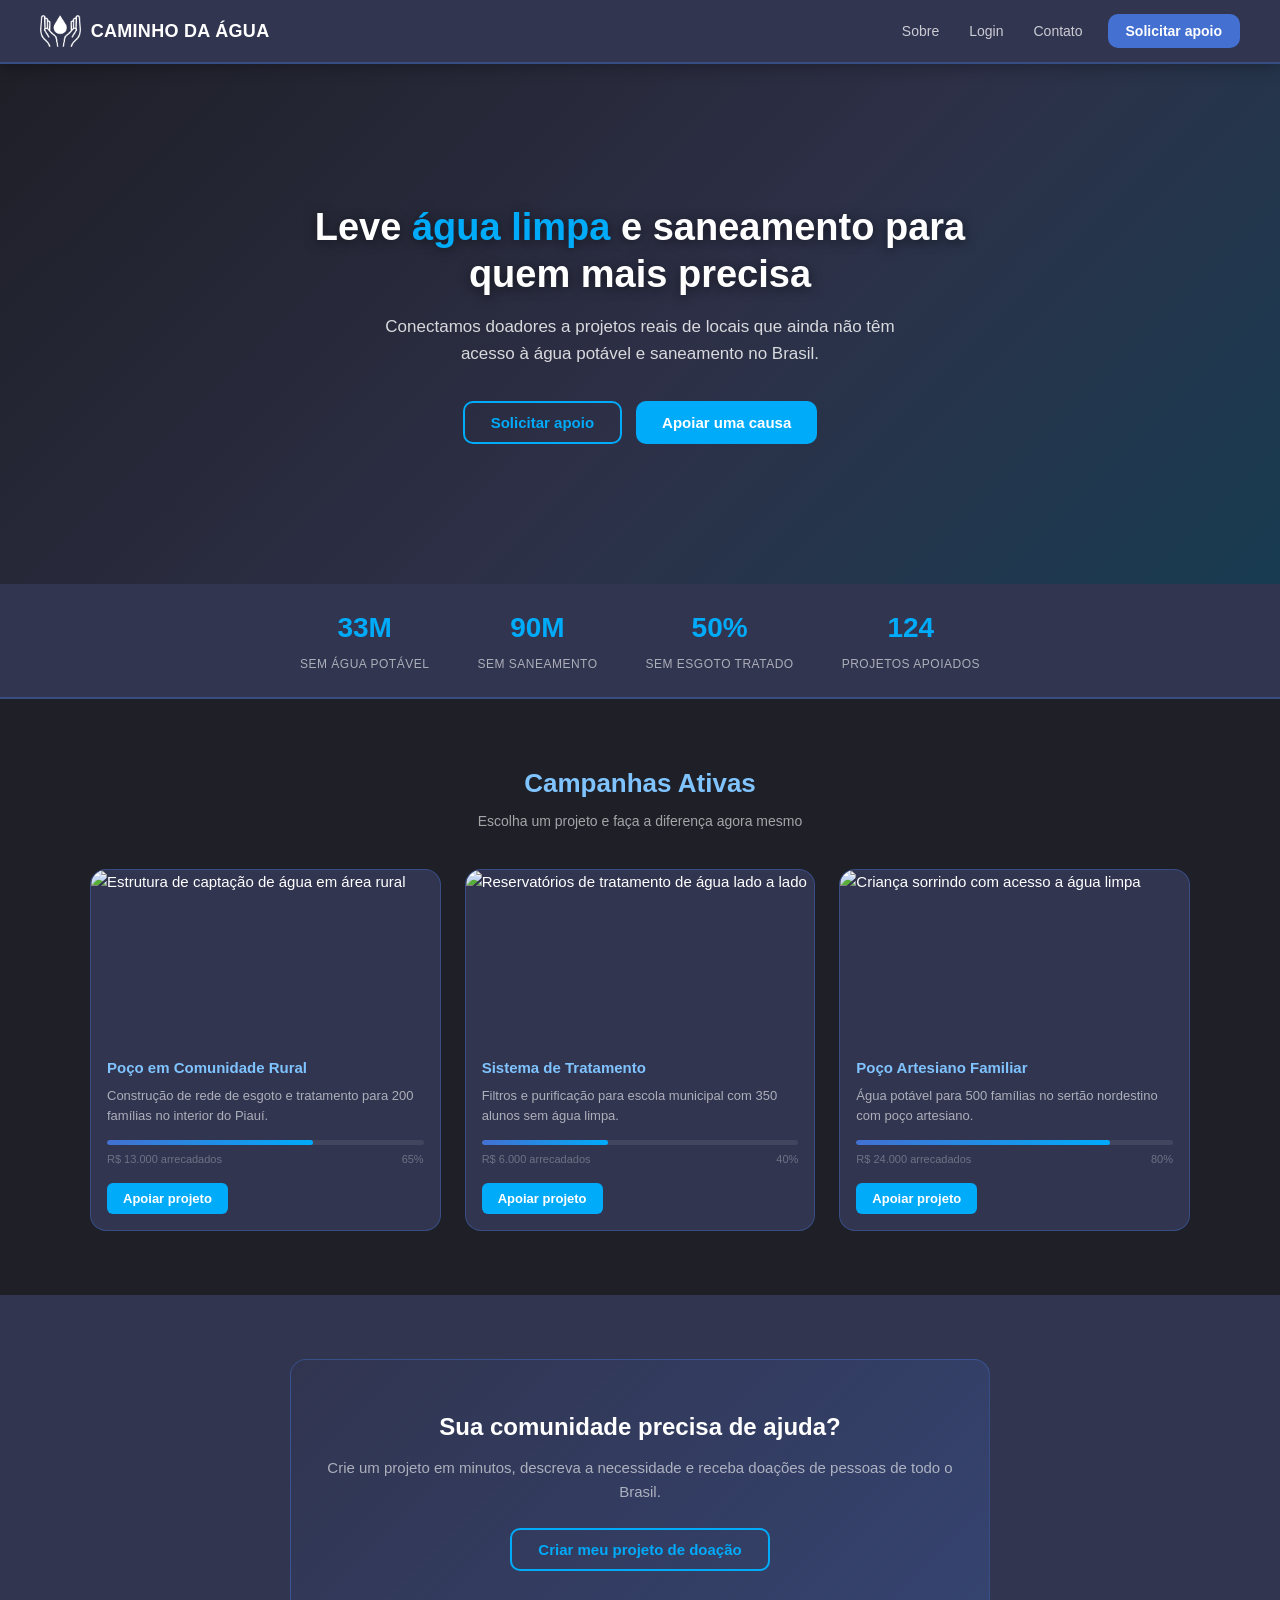
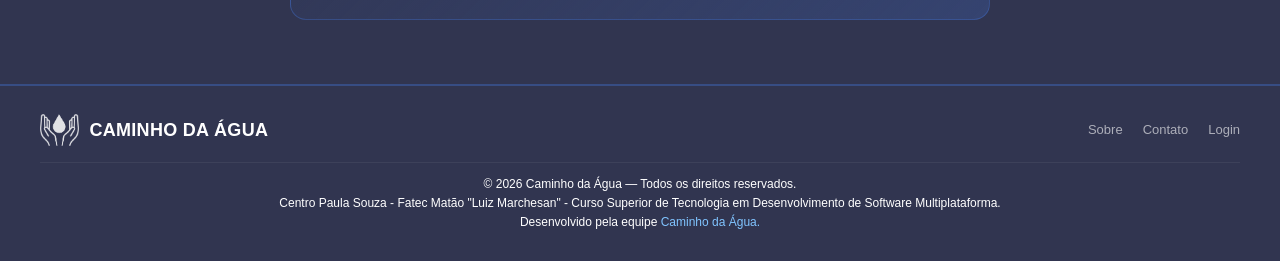
==== commit 674760eb: "att projeto" ====
--- a/index.html
+++ b/index.html
@@ -182,7 +182,10 @@
         <a href="pages/contato.html">Contato</a>
         <a href="pages/login.html">Login</a>
     </div>
-    <p class="footer-copy">© 2026 Caminho da Água — Todos os direitos reservados</p>
+    <p class="footer-copy">© 2026 Caminho da Água — Todos os direitos reservados.<br>
+        Centro Paula Souza - Fatec Matão "Luiz Marchesan" - Curso Superior de Tecnologia em Desenvolvimento de Software Multiplataforma.<br>
+        Desenvolvido pela equipe <a href="pages/sobre.html#equipe-agua">Caminho da Água.</a>
+    </p>    
 </footer>
 
 <!-- CONTROLLER: funções compartilhadas (menu mobile, toast) -->
--- a/css/layout.css
+++ b/css/layout.css
@@ -138,7 +138,7 @@
     width: 100%;
     text-align: center;
     font-size: 12px;
-    color: var(--texto-fraco);
+    color: var(--texto);
     border-top: 1px solid rgba(255,255,255,0.06);
     padding-top: 12px;
     margin-top: 4px;
--- a/css/pages.css
+++ b/css/pages.css
@@ -8,7 +8,7 @@
    INDEX — Hero (banner principal)
    ──────────────────────────────────────── */
 
-.hero {
+   .hero {
     position: relative;
     min-height: 520px;
     display: flex;
@@ -299,10 +299,42 @@
 .contato-icon { font-size: 28px; flex-shrink: 0; }
 .contato-linha p { font-size: 16px; }
 .contato-img {
-    width: 300px; ;
-
-
-
+    width: 300px;
+}
+
+/* Informações de contato no rodapé da seção de contato */
+.contato-info-rodape {
+    display: flex;
+    justify-content: center;
+    gap: 40px;
+    flex-wrap: wrap;
+    padding: 32px 24px 8px;
+    border-top: 1px solid rgba(255,255,255,0.07);
+    max-width: 600px;
+    margin: 0 auto;
+}
+
+.contato-linha-centro {
+    display: flex;
+    align-items: center;
+    gap: 10px;
+    margin-bottom: 0;
+}
+
+.contato-linha-centro p {
+    font-size: 14px;
+    color: var(--texto-muted);
+}
+
+.contato-linha-centro .contato-icon {
+    font-size: 20px;
+}
+
+/* form-box dentro de .secao mantém alinhamento à esquerda */
+.secao .form-box {
+    text-align: left;
+    background: var(--fundo-card);
+    border: 1px solid var(--borda);
 }
 
 /*   SOBRE — Z-Pattern (Quem Somos) */
@@ -438,10 +470,7 @@
     margin-bottom: 4px;
 }
 
-.membro-cargo {
-    font-size: 13px;
-    color: var(--texto-muted);
-}
+
 
 /* Responsivo para Z-pattern e Equipe */
 @media (max-width: 768px) {
@@ -465,4 +494,15 @@
     .sobre-grid     { grid-template-columns: 1fr; }
     .contato-wrapper { flex-direction: column; padding: 32px 24px; }
     .contato-img    { width: 100%; height: 200px; }
-}
+
+    .contato-info-rodape {
+        flex-direction: column;
+        align-items: center;
+        gap: 18px;
+    }
+
+    .secao .form-box {
+        margin-left: 0;
+        margin-right: 0;
+    }
+}
